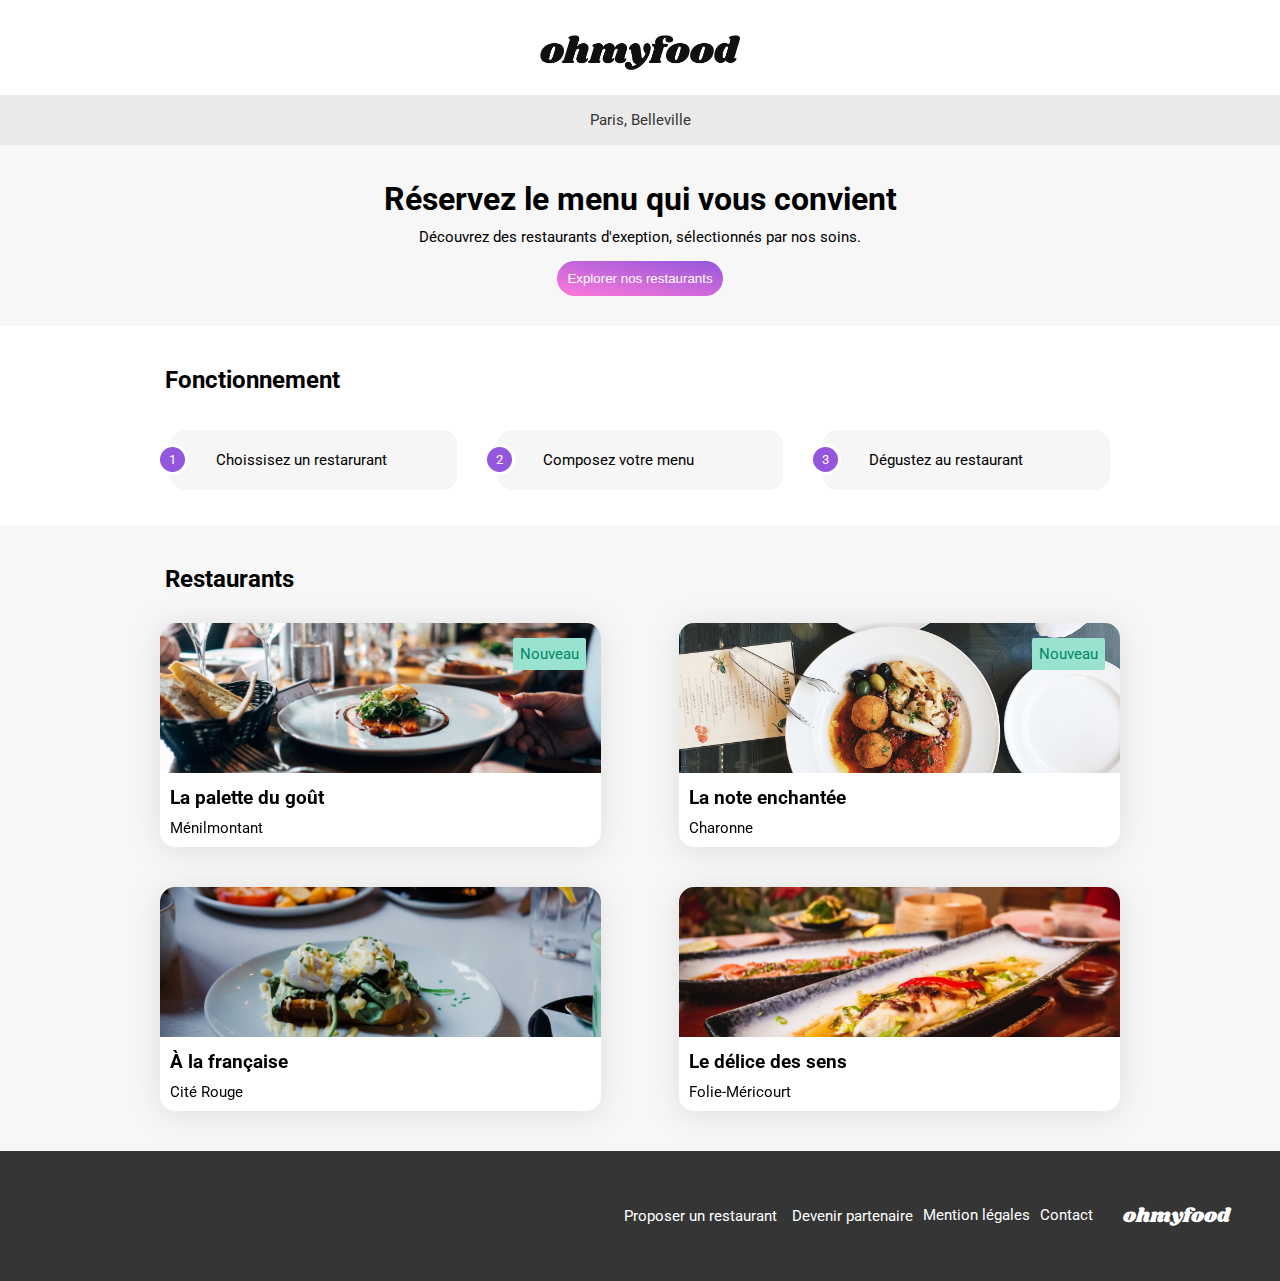
==== index.html @ 28713aef "Merge pull request #3 from Squaad6z/transition_hover" ====
<!DOCTYPE html>
<html lang="fr">

<head>
    <meta charset="UTF-8">
    <meta http-equiv="X-UA-Compatible" content="IE=edge">
    <meta name="viewport" content="width=device-width, initial-scale=1.0">
    <title>Ohmyfood</title>
    <link rel="stylesheet" type="text/css" href="css/styles.css">
    <link rel="preconnect" href="https://fonts.googleapis.com">
    <link rel="preconnect" href="https://fonts.gstatic.com" crossorigin>
    <link href="https://fonts.googleapis.com/css2?family=Shrikhand&display=swap" rel="stylesheet">
    <link rel="preconnect" href="https://fonts.googleapis.com">
    <link rel="preconnect" href="https://fonts.gstatic.com" crossorigin>
    <link rel="preconnect" href="https://fonts.googleapis.com">
    <link rel="preconnect" href="https://fonts.gstatic.com" crossorigin>
    <link href="https://fonts.googleapis.com/css2?family=Roboto&display=swap" rel="stylesheet">
    <link rel="stylesheet" href="https://cdnjs.cloudflare.com/ajax/libs/font-awesome/6.2.1/css/all.min.css"
        integrity="sha512-MV7K8+y+gLIBoVD59lQIYicR65iaqukzvf/nwasF0nqhPay5w/9lJmVM2hMDcnK1OnMGCdVK+iQrJ7lzPJQd1w=="
        crossorigin="anonymous" referrerpolicy="no-referrer" />
</head>

<body>
    <header>
        <nav class="logo_and_back">
            <img id="logo" src="images/logo/ohmyfood.png" alt="logo ohmyfood">
        </nav>
        <div class="localisation">
            <i class="fa-solid fa-location-dot"></i>
            <p>Paris, Belleville</p>
        </div>
    </header>
    <main>
        <section class="intro">
            <h1>Réservez le menu qui vous convient</h1>
            <p>Découvrez des restaurants d'exeption, sélectionnés par nos soins.</p>
            <button>Explorer nos restaurants</button>
        </section>
        <section class="fonctionnement">
            <h2>Fonctionnement</h2>
            <ol class="fonctionnement_liste">
                <li>
                    <div class="icons_fonctionnement"><i class="fa-solid fa-mobile-screen-button"></i></div><p>Choissisez
                    un restarurant</p>
                </li>
                <li>
                    <div class="icons_fonctionnement"><i class="fa-solid fa-list-ul"></i></div><p>Composez votre menu</p>
                </li>
                <li>
                    <div class="icons_fonctionnement"><i class="fa-solid fa-store"></i></div><p>Dégustez au restaurant</p>
                </li>
            </ol>
        </section>
        <section id="restaurants">
            <h2>Restaurants</h2>
            <div class="cards">
                <a href="lapalettedugout.html">
                    <article class="card la_palette_du_gout">
                        <div class="new_restaurant"><p>Nouveau</p></div>
                        <img src="images/restaurants/jay-wennington-N_Y88TWmGwA-unsplash.jpg" alt="la palette du gout">
                        <div class="card-content">
                            <div class="card-text">
                                <h3>La palette du goût</h3>
                                <p>Ménilmontant</p>
                            </div>
                            <div class="icon_card">
                                <i class="fa-regular fa-heart"></i>
                            </div>
                        </div>
                    </article>
                </a>
                <a href="lanoteenchantee.html">
                    <article class="card la_note_enchantée">
                        <div class="new_restaurant"><p>Nouveau</p></div>
                        <img src="images/restaurants/stil-u2Lp8tXIcjw-unsplash.jpg" alt="la note enchantée">
                        <div class="card-content">
                            <div class="card-text">
                                <h3>La note enchantée</h3>
                                <p>Charonne</p>
                            </div>
                            <div class="icon_card">
                                <i class="fa-regular fa-heart"></i>
                            </div>
                        </div>
                    </article>
                </a>
                <a href="alafrancaise.html">
                    <article class="card a_la_francaise">
                        <img src="images/restaurants/toa-heftiba-DQKerTsQwi0-unsplash.jpg" alt="à la française">
                        <div class="card-content">
                            <div class="card-text">
                                <h3>À la française</h3>
                                <p>Cité Rouge</p>
                            </div>
                            <div class="icon_card">
                                <i class="fa-regular fa-heart"></i>
                            </div>
                        </div>
                    </article>
                </a>
                <a href="ledelicedessens.html">
                    <article class="card le_délices_des_sens">
                        <img src="images/restaurants/louis-hansel-shotsoflouis-qNBGVyOCY8Q-unsplash.jpg"
                            alt="le délice des sens">
                        <div class="card-content">
                            <div class="card-text">
                                <h3>Le délice des sens</h3>
                                <p>Folie-Méricourt</p>
                            </div>
                            <div class="icon_card">
                                <i class="fa-regular fa-heart"></i>
                            </div>
                        </div>
                    </article>
                </a>
            </div>
        </section>
    </main>
    <footer>
        <h3>ohmyfood</h3>
        <div class="content_footer">
        <div class="footer_icons">
            <i class="fa-solid fa-utensils"></i>
            <p>Proposer un restaurant</p>
        </div>
        <div class="footer_icons">
            <i class="fa-solid fa-handshake-angle"></i>
            <p>Devenir partenaire</p>
        </div>
        <p>Mention légales</p>
        <p>Contact</p>
    </div>
    </footer>
</body>

</html>
---- css/styles.css ----
body {
    font-family: 'Roboto', sans-serif;
    margin: 0;
}

:root {
    --menu-color: #F7F7F7;
    --main-bg-color: #9356DC;
    --filter-bg-color: #FF79DA;
}

header {
  margin-top: 10px;
}

.logo_and_back{
    display: flex;
    justify-content: center;
}

#logo {
    margin: 10px;
    width: 45%;
}

.localisation{
    height: 50px;
    display: flex;
    align-items: center;
    justify-content: center;
    background-color: #EAEAEA;
    color: #353535;
    font-size:20px;
}

.intro {
    display: flex;
    flex-direction: column;
    align-items: center;
    background-color: var(--menu-color);
    padding-top: 30px;
}

.intro p, h1{
    margin: 5px;
    width: 75%;
    text-align: center;
}

.intro p {
    width: 80%;
}


p {
    font-size: 15px;
}

button{
    margin-top: 10px;
    border-radius: 20px;
    border: none;
    background: linear-gradient(190deg, #9356DC, #FF79DA);
    color: white;
    padding: 10px;
    margin-bottom: 30px;
}

button:hover {
    opacity: 0.8;
    transition: 0.5s;
    filter: drop-shadow(0px 3px 5px rgba(0, 0, 0, 0.5));
  }

.fonctionnement_liste {
    padding: 0;
    margin-bottom: 50px;
}

ol li{
    counter-increment: compteur;
  }

ol li::before{
    content: counters(compteur, "") " ";
    background-color: #9356DC;
    color: white;
    border: solid;
    position: absolute;
    left: 5px;
    border-radius: 50%;
    width: 25px;
    height: 25px;
    display: flex;
    align-items: center;
    justify-content: center;
    font-size: 13px;
}


li {
    display: flex;
    padding-left: 30px;
    margin: 20px;
    border-radius: 15px;
    height: 60px;
    align-items: center;
    background-color: #F6F6F6;
}

.icons_fonctionnement {
    padding-left: 5px;
}

#restaurants {
    padding-top: 20px;
    padding-bottom: 50px;
    background-color: var(--menu-color);
}

section h2 {
    margin-left: 15px;
    margin-bottom: 10px;
}

a {
    text-decoration: none;
    color: #000000;
    width: 100%;
}

.card {
    margin: 20px 10px;
    border-radius: 15px;
    background-color: white;
    filter: drop-shadow(0px 3px 15px rgba(0, 0, 0, 0.1));
}

.new_restaurant{
    position: absolute;
    background-color: #99E2D0;
    right: 15px;
    top: 15px;
    border-radius: 2px;
}

.new_restaurant p{
    color: #008766;
    margin: 7px;
}

.card img {
    width: 100%;
    height: 150px;
    object-fit: cover;
    border-top-right-radius: 15px;
    border-top-left-radius: 15px;
}

.card-content {
    display: flex;
    align-items: center;
}

.card-text {
    width: 70%;
}

.icon_card {
    width: 30%;
    display: flex;
    justify-content: flex-end;
}

.fa-heart {
    font-size: 20px;
    margin-right: 30px;
}

.card h3,
p {
    margin-left: 15px;
    margin: 10px;
}


footer {
    background-color: #353535;
    padding: 20px;
}

footer h3 {
    font-family: 'Shrikhand', cursive;
    color: #FFFFFF;
    font-size: 20px;
    font-weight: 400;
    margin: 0;
}

.fa-mobile-screen-button, .fa-list-ul{
    color: #7e7e7e;
}
.fa-store{
    color: #9356DC;
}
.fa-utensils {
    margin-right: 10px;
}

.fa-handshake-angle {
    margin-right: 5px;
}

.footer_icons {
    display: flex;
    align-items: center;
}

footer .fa-solid {
    color: #F7F7F7;
}

footer p {
    margin: 5px;
    margin-left: 0;
    color: #FFFFFF;
}

@media screen and (min-width: 768px) {

    section{
        padding: 0px 50px ;
    }

    #logo{
        margin: 25px;
        width: 200px;
    }

    .fonctionnement{
        padding-top: 20px;
    }

    .fonctionnement_liste{
        margin-bottom: 15px;
        width: 100%;
    }

    section ol{
        display: flex;
    }

    ol li::before{
        position:relative;
    }

    ol li::before{
        left: -13px;
    }

    li{
        padding: 0;
        width: 100%;
    }

    .cards{
        display: flex;
        width: 100%;
        flex-wrap: wrap;
        justify-content: space-between;
    }

    a{
        width: 47%;
    }

    #restaurants{
        padding-bottom: 20px;
    }

    footer{
        display: flex;
        flex-direction: row-reverse;
        padding: 50px;
    }

    footer p{
        margin-right: 10px;
    }

    .content_footer{
        display: flex;
        padding-right: 20px;
    }
}
@media screen and (min-width: 1024px) {
    
        section {
            padding: 0px 150px;
        }
    

@media screen and (min-width: 1440px) {
  
    section{
        padding: 0px 200px;
    }

    .content_footer{
        padding-right: 80px;
    }

}}
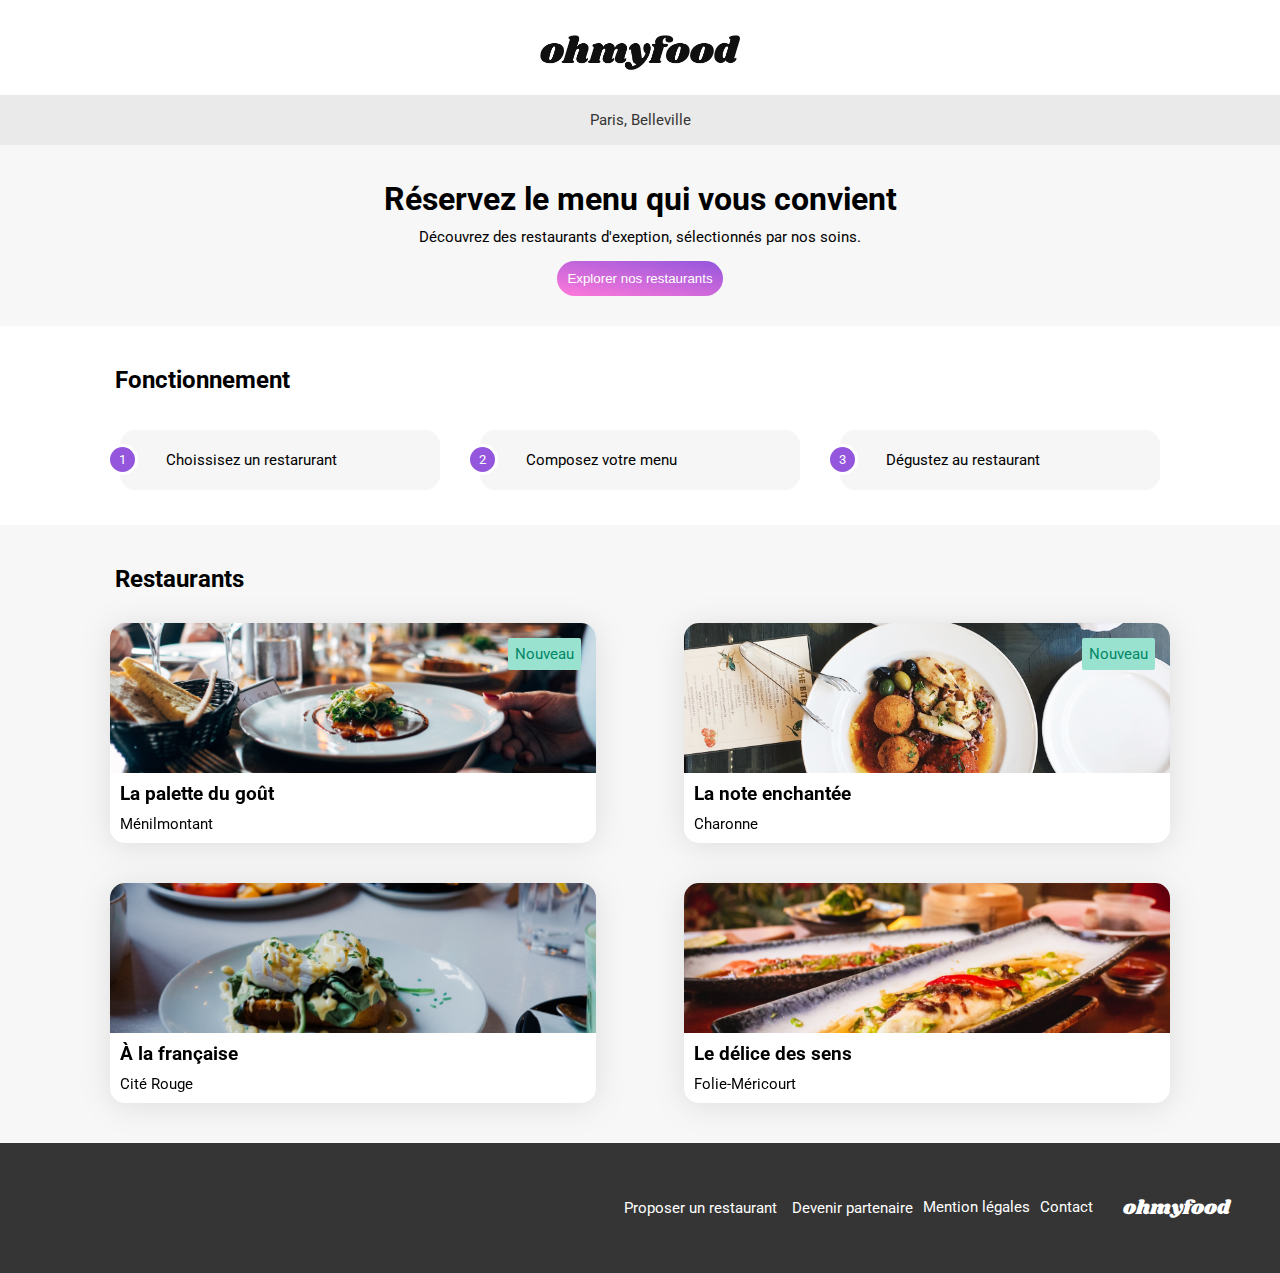
==== commit b9ba6465: "Merge pull request #4 from Squaad6z/transition_heart" ====
--- a/index.html
+++ b/index.html
@@ -40,96 +40,104 @@
             <h2>Fonctionnement</h2>
             <ol class="fonctionnement_liste">
                 <li>
-                    <div class="icons_fonctionnement"><i class="fa-solid fa-mobile-screen-button"></i></div><p>Choissisez
-                    un restarurant</p>
+                    <div class="icons_fonctionnement"><i class="fa-solid fa-mobile-screen-button"></i></div>
+                    <p>Choissisez
+                        un restarurant</p>
                 </li>
                 <li>
-                    <div class="icons_fonctionnement"><i class="fa-solid fa-list-ul"></i></div><p>Composez votre menu</p>
+                    <div class="icons_fonctionnement"><i class="fa-solid fa-list-ul"></i></div>
+                    <p>Composez votre menu</p>
                 </li>
                 <li>
-                    <div class="icons_fonctionnement"><i class="fa-solid fa-store"></i></div><p>Dégustez au restaurant</p>
+                    <div class="icons_fonctionnement"><i class="fa-solid fa-store"></i></div>
+                    <p>Dégustez au restaurant</p>
                 </li>
             </ol>
         </section>
         <section id="restaurants">
             <h2>Restaurants</h2>
             <div class="cards">
-                <a href="lapalettedugout.html">
-                    <article class="card la_palette_du_gout">
-                        <div class="new_restaurant"><p>Nouveau</p></div>
+                <article class="card la_palette_du_gout"> 
+                    <div class="card-content">
+                    <a href="lapalettedugout.html">
+                        <div class="new_restaurant">
+                            <p>Nouveau</p>
+                        </div>
                         <img src="images/restaurants/jay-wennington-N_Y88TWmGwA-unsplash.jpg" alt="la palette du gout">
-                        <div class="card-content">
                             <div class="card-text">
                                 <h3>La palette du goût</h3>
                                 <p>Ménilmontant</p>
                             </div>
-                            <div class="icon_card">
-                                <i class="fa-regular fa-heart"></i>
-                            </div>
+                    </a>
+                    <div class="icon_card">
+                        <i class="fa-solid fa-heart"></i>
+                    </div>
+            </div>
+            </article>
+                <article class="card la_note_enchantée">
+                    <div class="card-content">
+                    <a href="lanoteenchantee.html">
+                    <div class="new_restaurant">
+                        <p>Nouveau</p>
+                    </div>
+                    <img src="images/restaurants/stil-u2Lp8tXIcjw-unsplash.jpg" alt="la note enchantée">
+                        <div class="card-text">
+                            <h3>La note enchantée</h3>
+                            <p>Charonne</p>
                         </div>
-                    </article>
-                </a>
-                <a href="lanoteenchantee.html">
-                    <article class="card la_note_enchantée">
-                        <div class="new_restaurant"><p>Nouveau</p></div>
-                        <img src="images/restaurants/stil-u2Lp8tXIcjw-unsplash.jpg" alt="la note enchantée">
-                        <div class="card-content">
-                            <div class="card-text">
-                                <h3>La note enchantée</h3>
-                                <p>Charonne</p>
-                            </div>
-                            <div class="icon_card">
-                                <i class="fa-regular fa-heart"></i>
-                            </div>
+                    </a>
+                        <div class="icon_card">
+                            <i class="fa-solid fa-heart"></i>
                         </div>
-                    </article>
-                </a>
-                <a href="alafrancaise.html">
-                    <article class="card a_la_francaise">
-                        <img src="images/restaurants/toa-heftiba-DQKerTsQwi0-unsplash.jpg" alt="à la française">
-                        <div class="card-content">
-                            <div class="card-text">
-                                <h3>À la française</h3>
-                                <p>Cité Rouge</p>
-                            </div>
-                            <div class="icon_card">
-                                <i class="fa-regular fa-heart"></i>
-                            </div>
+                    </div>
+                </article>
+                <article class="card a_la_francaise">
+                    <div class="card-content">
+                    <a href="alafrancaise.html">
+                    <img src="images/restaurants/toa-heftiba-DQKerTsQwi0-unsplash.jpg" alt="à la française">
+                        <div class="card-text">
+                            <h3>À la française</h3>
+                            <p>Cité Rouge</p>
                         </div>
-                    </article>
-                </a>
-                <a href="ledelicedessens.html">
-                    <article class="card le_délices_des_sens">
-                        <img src="images/restaurants/louis-hansel-shotsoflouis-qNBGVyOCY8Q-unsplash.jpg"
-                            alt="le délice des sens">
-                        <div class="card-content">
-                            <div class="card-text">
-                                <h3>Le délice des sens</h3>
-                                <p>Folie-Méricourt</p>
-                            </div>
-                            <div class="icon_card">
-                                <i class="fa-regular fa-heart"></i>
-                            </div>
+                    </a>
+                        <div class="icon_card">
+                            <i class="fa-solid fa-heart"></i>
                         </div>
-                    </article>
-                </a>
+                    </div>
+                </article>
+                <article class="card le_délices_des_sens">
+                    <div class="card-content">
+                    <a href="ledelicedessens.html">
+                    <img src="images/restaurants/louis-hansel-shotsoflouis-qNBGVyOCY8Q-unsplash.jpg"
+                        alt="le délice des sens">
+                        <div class="card-text">
+                            <h3>Le délice des sens</h3>
+                            <p>Folie-Méricourt</p>
+                        </div>
+                    </a>
+                        <div class="icon_card">
+                            <i class="fa-solid fa-heart"></i>
+                        </div>
+                    </div>
+                </article>
+            
             </div>
         </section>
     </main>
     <footer>
         <h3>ohmyfood</h3>
         <div class="content_footer">
-        <div class="footer_icons">
-            <i class="fa-solid fa-utensils"></i>
-            <p>Proposer un restaurant</p>
+            <div class="footer_icons">
+                <i class="fa-solid fa-utensils"></i>
+                <p>Proposer un restaurant</p>
+            </div>
+            <div class="footer_icons">
+                <i class="fa-solid fa-handshake-angle"></i>
+                <p>Devenir partenaire</p>
+            </div>
+            <p>Mention légales</p>
+            <p>Contact</p>
         </div>
-        <div class="footer_icons">
-            <i class="fa-solid fa-handshake-angle"></i>
-            <p>Devenir partenaire</p>
-        </div>
-        <p>Mention légales</p>
-        <p>Contact</p>
-    </div>
     </footer>
 </body>
 
--- a/css/styles.css
+++ b/css/styles.css
@@ -124,9 +124,11 @@
 }
 
 a {
+    display: flex;
     text-decoration: none;
     color: #000000;
     width: 100%;
+    flex-direction: column;
 }
 
 .card {
@@ -159,22 +161,32 @@
 
 .card-content {
     display: flex;
-    align-items: center;
-}
-
-.card-text {
-    width: 70%;
+    flex-wrap: wrap;
+    justify-content: flex-end;
 }
 
 .icon_card {
-    width: 30%;
-    display: flex;
-    justify-content: flex-end;
+    display: flex;
+    cursor: pointer;
+    justify-content: center;
+    align-items: flex-end;
 }
 
 .fa-heart {
     font-size: 20px;
-    margin-right: 30px;
+    right: 20px;
+    bottom: 30px;
+    position: absolute;
+    transition: 500ms;
+}
+
+.fa-heart:hover{
+    color: #9356DC;  
+}
+
+.fa-heart:not(:hover){ 
+    font-weight: 100;
+    color: black;
 }
 
 .card h3,
@@ -197,6 +209,10 @@
     margin: 0;
 }
 
+footer a{
+    color: #FFFFFF;
+}
+
 .fa-mobile-screen-button, .fa-list-ul{
     color: #7e7e7e;
 }
@@ -252,9 +268,6 @@
 
     ol li::before{
         position:relative;
-    }
-
-    ol li::before{
         left: -13px;
     }
 
@@ -270,7 +283,7 @@
         justify-content: space-between;
     }
 
-    a{
+    article {
         width: 47%;
     }
 
@@ -296,7 +309,12 @@
 @media screen and (min-width: 1024px) {
     
         section {
-            padding: 0px 150px;
+            padding: 0px 100px;
+        }
+
+        .card{
+            width: 45%;
+
         }
     
 
@@ -310,4 +328,5 @@
         padding-right: 80px;
     }
 
+
 }}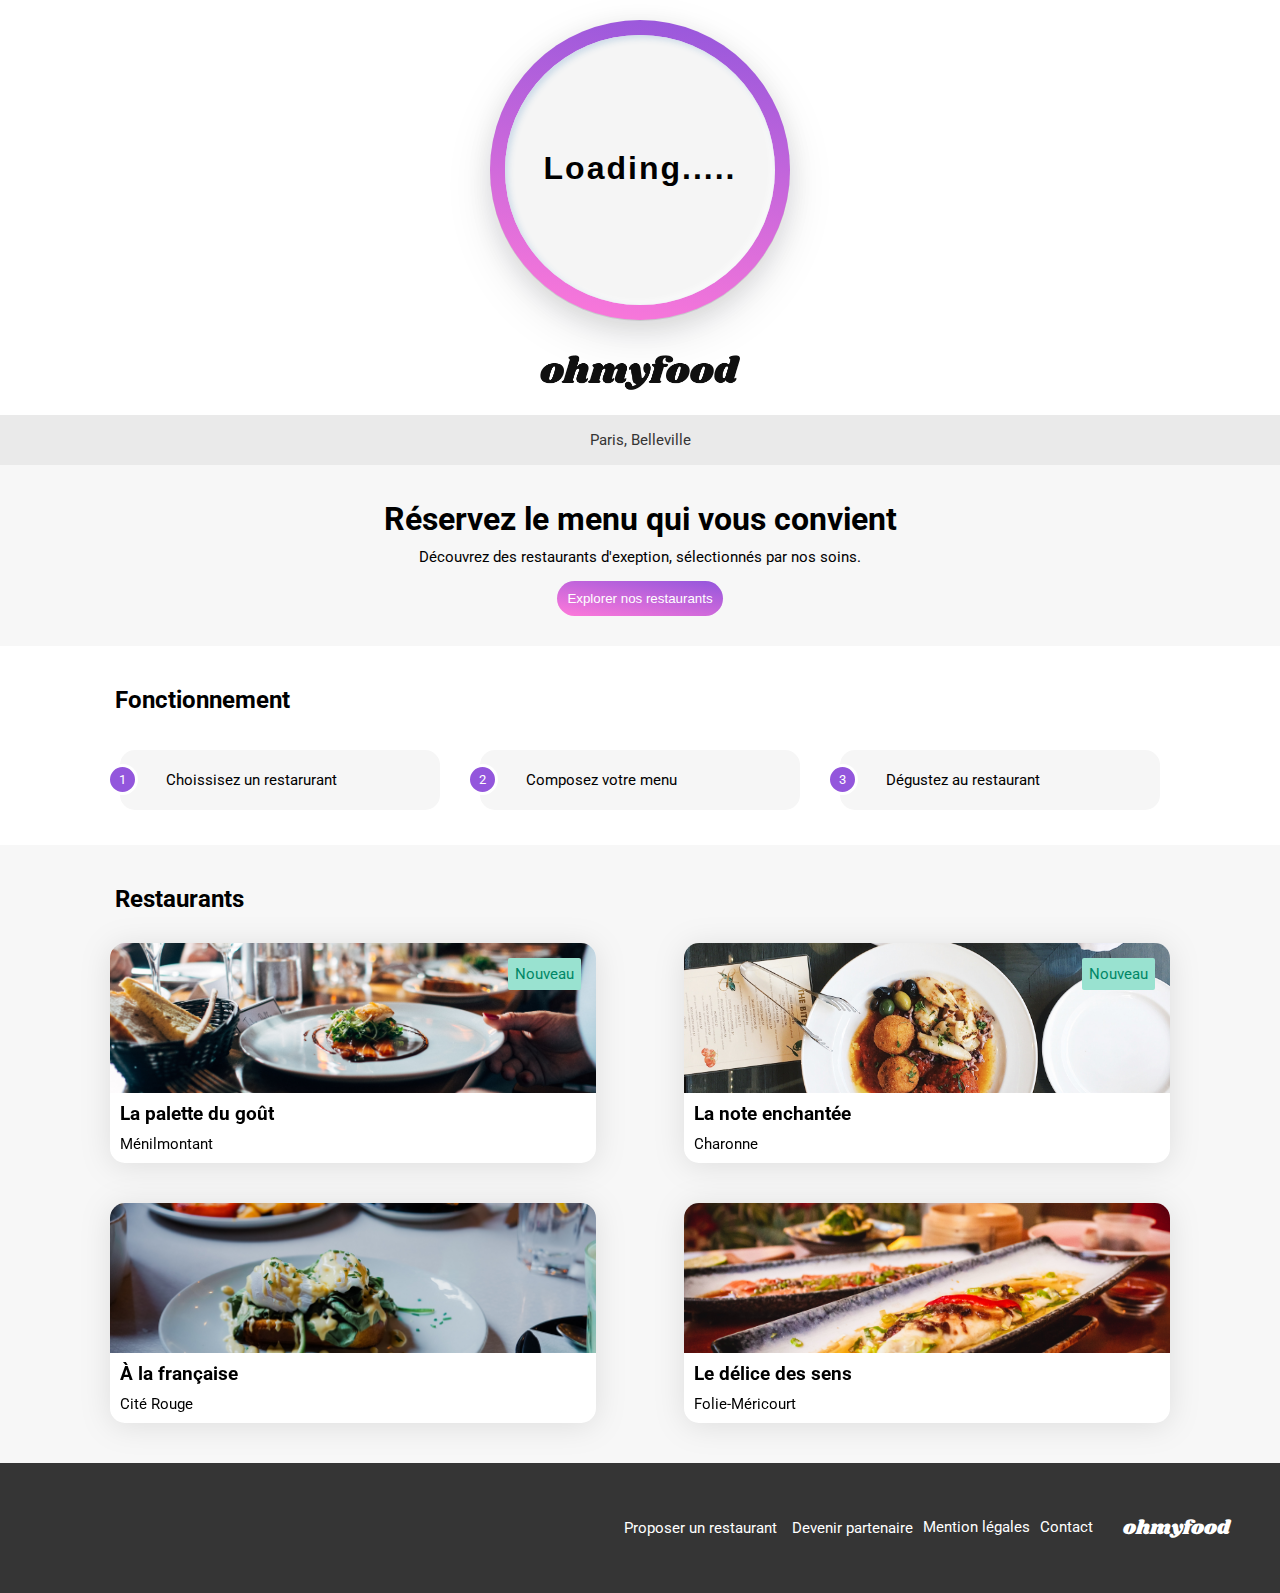
==== commit 9e22e790: "Ajout loader CSS" ====
--- a/index.html
+++ b/index.html
@@ -21,6 +21,13 @@
 </head>
 
 <body>
+    <div class="loader">
+        <div class="box-1">
+        </div>
+        <span>
+            Loading.....
+        </span>
+        </div>
     <header>
         <nav class="logo_and_back">
             <img id="logo" src="images/logo/ohmyfood.png" alt="logo ohmyfood">
@@ -136,8 +143,7 @@
                 <p>Devenir partenaire</p>
             </div>
             <p>Mention légales</p>
-            <p>Contact</p>
-        </div>
+            <p><a href="mailto:email@exemple.com?subject=Sujet du message">Contact</a></p>        </div>
     </footer>
 </body>
 
--- a/css/styles.css
+++ b/css/styles.css
@@ -1,3 +1,68 @@
+.loader {
+    position: relative;
+    display: flex;
+    justify-content: center ;
+    width: 100%;
+  }
+  
+  .box-1 {
+    display: flex;
+    justify-content: center;
+    align-items: center;
+    position: relative;
+    height: 300px;
+    width: 300px;
+    margin-top: 20px;
+    background-color: #FFFFFF;
+    background-image: linear-gradient(190deg, #9356DC, #FF79DA);
+    border-radius: 50%;
+    animation: rotate 5s linear infinite;
+    box-shadow: rgba(17, 17, 26, 0.1) 0px 1px 0px, rgba(17, 17, 26, 0.1) 0px 8px 24px, rgba(17, 17, 26, 0.1) 0px 16px 48px;
+  }
+  
+  @keyframes rotate {
+    0% {
+      transform: rotate(0deg);
+    }
+  
+    100% {
+      transform: rotate(360deg);
+    }
+  }
+  
+  .box-1::before {
+    content: '';
+    position: absolute;
+    inset: 15px;
+    background: #f5f5f5;
+    border-radius: 50%;
+    box-shadow: rgb(204, 219, 232) 3px 3px 6px 0px inset, rgba(255, 255, 255, 0.5) -3px -3px 6px 1px inset;
+  }
+  
+  .loader span {
+    text-align: center;
+    position: absolute;
+    top: 150px;
+    color: black;
+    font-family: 'Gill Sans', 'Gill Sans MT', Calibri, 'Trebuchet MS', sans-serif;
+    letter-spacing: 2px;
+    font-weight: 800;
+    font-size: 2rem;
+    animation: text-animate412 3s linear infinite;
+  }
+  
+  @keyframes text-animate412 {
+  
+    10% {
+      opacity: 0;
+    }
+  
+    100% {
+      opacity: 1;
+    }
+  }
+
+
 body {
     font-family: 'Roboto', sans-serif;
     margin: 0;
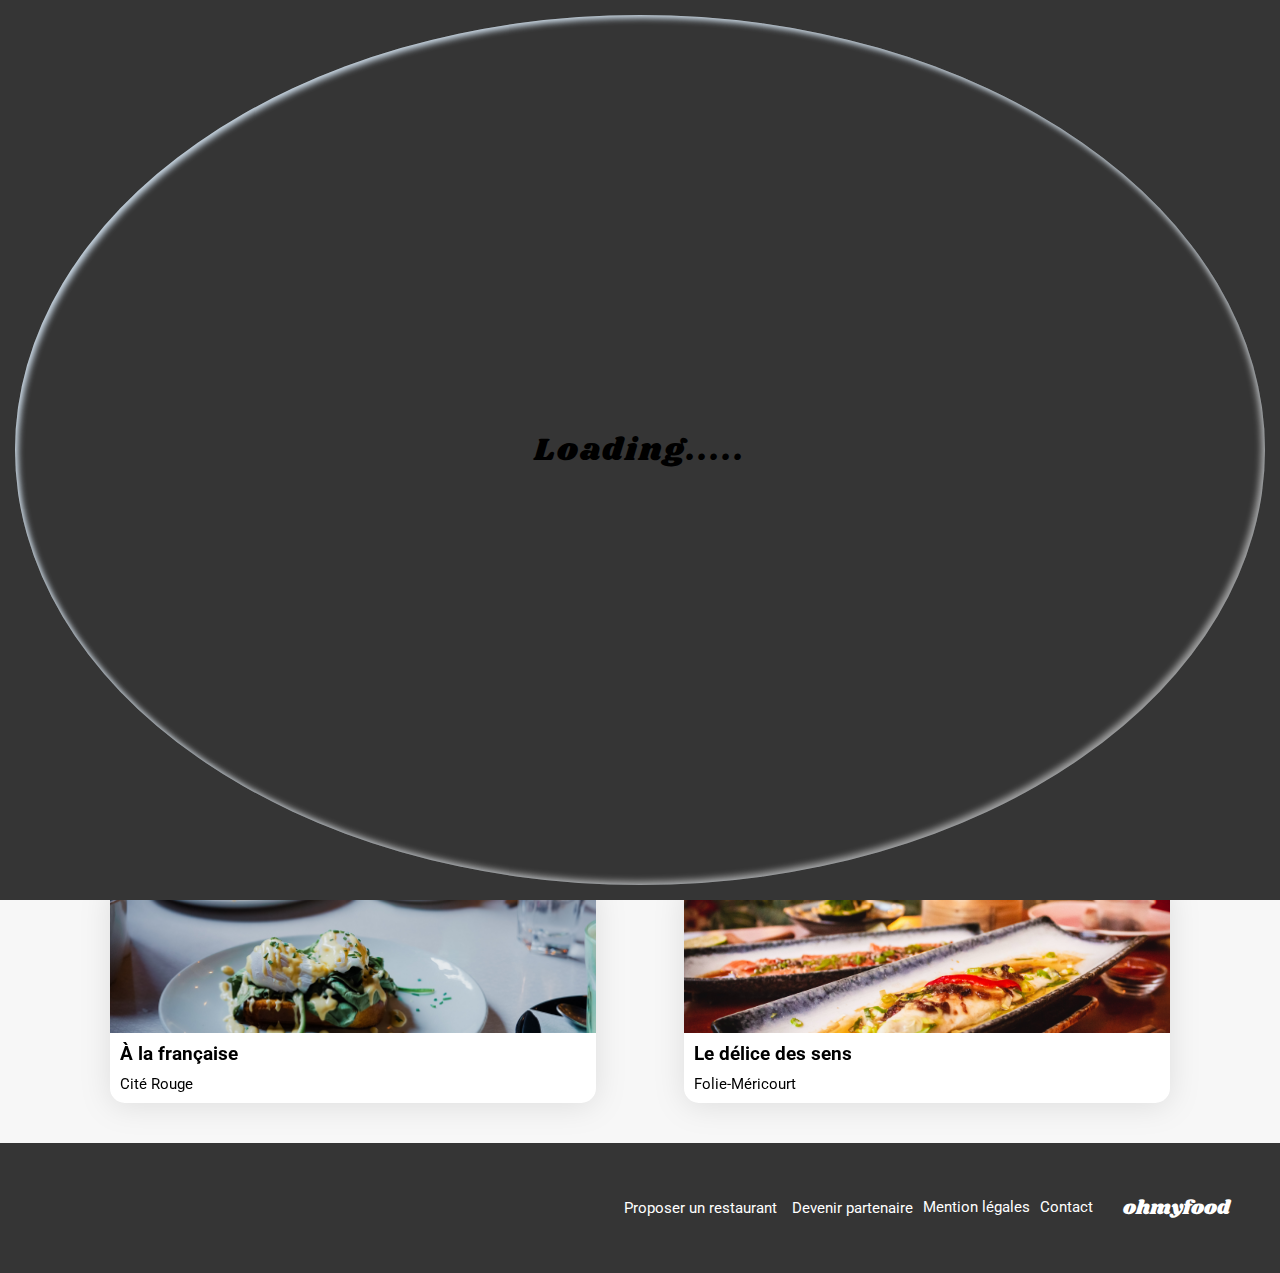
==== commit df3e7a80: "Merge pull request #8 from Squaad6z/loader" ====
--- a/index.html
+++ b/index.html
@@ -28,6 +28,7 @@
             Loading.....
         </span>
         </div>
+        <div class="content">
     <header>
         <nav class="logo_and_back">
             <img id="logo" src="images/logo/ohmyfood.png" alt="logo ohmyfood">
--- a/css/styles.css
+++ b/css/styles.css
@@ -1,19 +1,34 @@
 .loader {
-    position: relative;
-    display: flex;
-    justify-content: center ;
+    position: fixed;
+    top: 0;
+    left: 0;
+    height: 100%;
     width: 100%;
+    background-color: #353535;
+    display: flex;
+    justify-content: center;
+    align-items: center;
+    z-index: 9999; /* Pour s'assurer que le loader est au-dessus de tout le reste du contenu */
+    animation: loader 2s ease-in 3s both ;
+
+  }
+
+  @keyframes loader{
+    from{
+        opacity: 1;
+        transform: scale(1);
+    }
+    
+    to{
+        opacity: 0.9;
+        visibility: hidden;
+        transform: scale(0);
+    }
   }
   
   .box-1 {
-    display: flex;
-    justify-content: center;
-    align-items: center;
-    position: relative;
     height: 300px;
     width: 300px;
-    margin-top: 20px;
-    background-color: #FFFFFF;
     background-image: linear-gradient(190deg, #9356DC, #FF79DA);
     border-radius: 50%;
     animation: rotate 5s linear infinite;
@@ -34,19 +49,15 @@
     content: '';
     position: absolute;
     inset: 15px;
-    background: #f5f5f5;
+    background: #353535;
     border-radius: 50%;
     box-shadow: rgb(204, 219, 232) 3px 3px 6px 0px inset, rgba(255, 255, 255, 0.5) -3px -3px 6px 1px inset;
   }
   
   .loader span {
-    text-align: center;
     position: absolute;
-    top: 150px;
-    color: black;
-    font-family: 'Gill Sans', 'Gill Sans MT', Calibri, 'Trebuchet MS', sans-serif;
+    font-family: 'Shrikhand', cursive;
     letter-spacing: 2px;
-    font-weight: 800;
     font-size: 2rem;
     animation: text-animate412 3s linear infinite;
   }
@@ -54,11 +65,11 @@
   @keyframes text-animate412 {
   
     10% {
+      opacity: 1;
+    }
+  
+    100% {
       opacity: 0;
-    }
-  
-    100% {
-      opacity: 1;
     }
   }
 
@@ -242,14 +253,16 @@
     right: 20px;
     bottom: 30px;
     position: absolute;
-    transition: 500ms;
-}
-
-.fa-heart:hover{
-    color: #9356DC;  
-}
-
-.fa-heart:not(:hover){ 
+}
+
+.fa-heart:hover {
+    background: linear-gradient(to bottom, #9356DC, #FF79CD);
+    background-clip: text;
+    -webkit-background-clip: text;
+    -webkit-text-fill-color: transparent;
+}
+
+.fa-heart:not(:hover) {
     font-weight: 100;
     color: black;
 }
@@ -339,6 +352,7 @@
     li{
         padding: 0;
         width: 100%;
+        margin: 5px;
     }
 
     .cards{
@@ -381,6 +395,10 @@
             width: 45%;
 
         }
+
+        li{
+            margin: 20px;
+        }
     
 
 @media screen and (min-width: 1440px) {
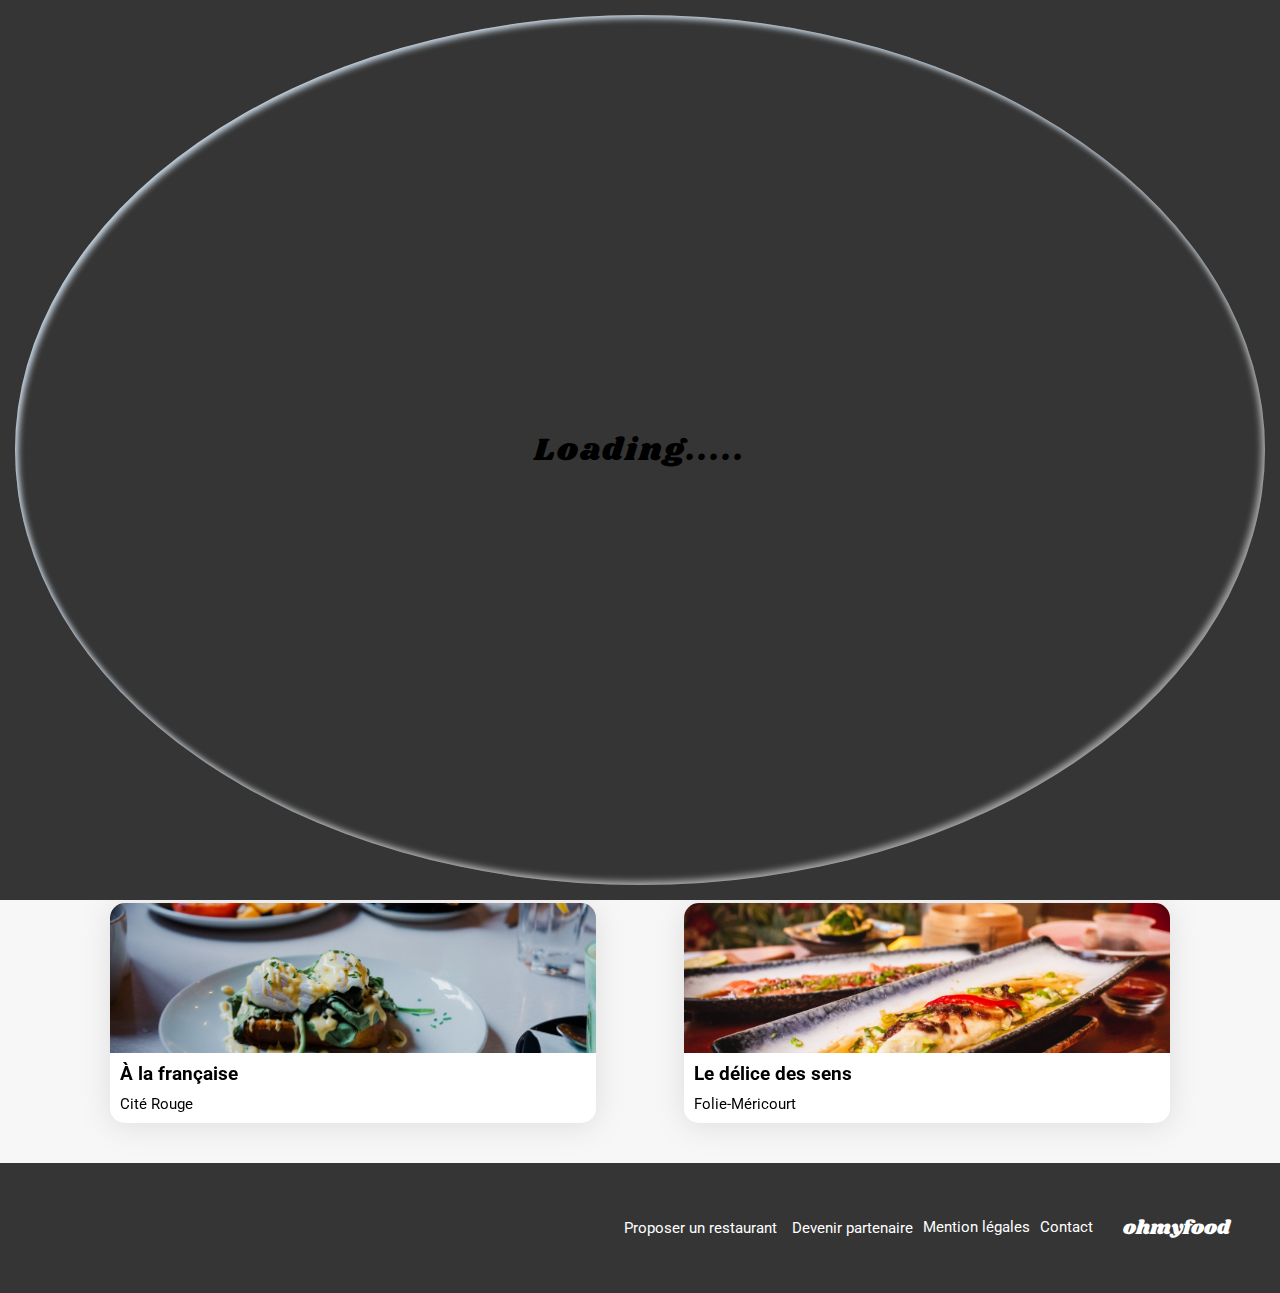
==== commit d0d3a92b: "Modification faute 'exception'" ====
--- a/index.html
+++ b/index.html
@@ -17,7 +17,7 @@
     <link href="https://fonts.googleapis.com/css2?family=Roboto&display=swap" rel="stylesheet">
     <link rel="stylesheet" href="https://cdnjs.cloudflare.com/ajax/libs/font-awesome/6.2.1/css/all.min.css"
         integrity="sha512-MV7K8+y+gLIBoVD59lQIYicR65iaqukzvf/nwasF0nqhPay5w/9lJmVM2hMDcnK1OnMGCdVK+iQrJ7lzPJQd1w=="
-        crossorigin="anonymous" referrerpolicy="no-referrer" />
+        crossorigin="anonymous" referrerpolicy="no-referrer">
 </head>
 
 <body>
@@ -41,7 +41,7 @@
     <main>
         <section class="intro">
             <h1>Réservez le menu qui vous convient</h1>
-            <p>Découvrez des restaurants d'exeption, sélectionnés par nos soins.</p>
+            <p>Découvrez des restaurants d'exception, sélectionnés par nos soins.</p>
             <button>Explorer nos restaurants</button>
         </section>
         <section class="fonctionnement">
@@ -144,8 +144,10 @@
                 <p>Devenir partenaire</p>
             </div>
             <p>Mention légales</p>
-            <p><a href="mailto:email@exemple.com?subject=Sujet du message">Contact</a></p>        </div>
+            <p><a href="mailto:email@exemple.com?subject=Sujetdumessage">Contact</a></p>        </div>
     </footer>
+        </div>
 </body>
 
+
 </html>--- a/css/styles.css
+++ b/css/styles.css
@@ -1,3 +1,4 @@
+/* loader */
 .loader {
     position: fixed;
     top: 0;
@@ -8,17 +9,18 @@
     display: flex;
     justify-content: center;
     align-items: center;
-    z-index: 9999; /* Pour s'assurer que le loader est au-dessus de tout le reste du contenu */
-    animation: loader 2s ease-in 3s both ;
-
-  }
-
+    /* au-dessus de tout le reste du contenu */
+    z-index: 9999;
+    /* rendre le loader progressivement invisible */
+    animation: loader 2s ease-in 1s both ;
+}
+
+/* Keyframes pour l'animation du loader */
   @keyframes loader{
     from{
         opacity: 1;
         transform: scale(1);
     }
-    
     to{
         opacity: 0.9;
         visibility: hidden;
@@ -26,54 +28,61 @@
     }
   }
   
+/* boîte du loader */
   .box-1 {
     height: 300px;
     width: 300px;
+    border-radius: 50%;
     background-image: linear-gradient(190deg, #9356DC, #FF79DA);
-    border-radius: 50%;
+    /* Ombre pour donner de la profondeur */
+    box-shadow: rgba(17, 17, 26, 0.1) 0px 1px 0px, rgba(17, 17, 26, 0.1) 0px 8px 24px, rgba(17, 17, 26, 0.1) 0px 16px 48px;
+    /* rotation continue */
     animation: rotate 5s linear infinite;
-    box-shadow: rgba(17, 17, 26, 0.1) 0px 1px 0px, rgba(17, 17, 26, 0.1) 0px 8px 24px, rgba(17, 17, 26, 0.1) 0px 16px 48px;
-  }
-  
+  }
+  
+/* Keyframes pour l'animation de rotation */
   @keyframes rotate {
     0% {
       transform: rotate(0deg);
     }
-  
     100% {
       transform: rotate(360deg);
     }
   }
   
+/* Pseudo-élément pour ajouter un fond intérieur à la boîte */
   .box-1::before {
     content: '';
     position: absolute;
     inset: 15px;
+    /* Fond noir pour le contraste */
     background: #353535;
     border-radius: 50%;
     box-shadow: rgb(204, 219, 232) 3px 3px 6px 0px inset, rgba(255, 255, 255, 0.5) -3px -3px 6px 1px inset;
   }
   
+/* texte loader */
   .loader span {
     position: absolute;
     font-family: 'Shrikhand', cursive;
     letter-spacing: 2px;
     font-size: 2rem;
+    /* Animation pour faire clignoter le texte */
     animation: text-animate412 3s linear infinite;
   }
-  
+
+/* Keyframes pour l'animation du texte */ 
   @keyframes text-animate412 {
   
     10% {
       opacity: 1;
     }
-  
     100% {
       opacity: 0;
     }
   }
 
-
+/* body */
 body {
     font-family: 'Roboto', sans-serif;
     margin: 0;
@@ -85,6 +94,7 @@
     --filter-bg-color: #FF79DA;
 }
 
+/*header*/
 header {
   margin-top: 10px;
 }
@@ -109,6 +119,7 @@
     font-size:20px;
 }
 
+/* section intro */
 .intro {
     display: flex;
     flex-direction: column;
@@ -148,6 +159,7 @@
     filter: drop-shadow(0px 3px 5px rgba(0, 0, 0, 0.5));
   }
 
+/* section fonctionnement */
 .fonctionnement_liste {
     padding: 0;
     margin-bottom: 50px;
@@ -188,6 +200,15 @@
     padding-left: 5px;
 }
 
+/* icons liste */
+.fa-mobile-screen-button, .fa-list-ul{
+    color: #7e7e7e;
+}
+.fa-store{
+    color: #9356DC;
+}
+
+/* section restaurants */
 #restaurants {
     padding-top: 20px;
     padding-bottom: 50px;
@@ -208,6 +229,7 @@
 }
 
 .card {
+    position: relative;
     margin: 20px 10px;
     border-radius: 15px;
     background-color: white;
@@ -220,6 +242,7 @@
     right: 15px;
     top: 15px;
     border-radius: 2px;
+    z-index: 1;
 }
 
 .new_restaurant p{
@@ -228,27 +251,21 @@
 }
 
 .card img {
-    width: 100%;
+    position: relative;
     height: 150px;
     object-fit: cover;
     border-top-right-radius: 15px;
     border-top-left-radius: 15px;
 }
 
-.card-content {
-    display: flex;
-    flex-wrap: wrap;
-    justify-content: flex-end;
-}
-
-.icon_card {
-    display: flex;
+.card h3,
+p {
+    margin-left: 15px;
+    margin: 10px;
+}
+
+.fa-heart {
     cursor: pointer;
-    justify-content: center;
-    align-items: flex-end;
-}
-
-.fa-heart {
     font-size: 20px;
     right: 20px;
     bottom: 30px;
@@ -267,13 +284,9 @@
     color: black;
 }
 
-.card h3,
-p {
-    margin-left: 15px;
-    margin: 10px;
-}
-
-
+
+
+/* footer */
 footer {
     background-color: #353535;
     padding: 20px;
@@ -291,39 +304,37 @@
     color: #FFFFFF;
 }
 
-.fa-mobile-screen-button, .fa-list-ul{
-    color: #7e7e7e;
-}
-.fa-store{
-    color: #9356DC;
-}
-.fa-utensils {
-    margin-right: 10px;
-}
-
-.fa-handshake-angle {
-    margin-right: 5px;
-}
-
-.footer_icons {
-    display: flex;
-    align-items: center;
-}
-
-footer .fa-solid {
-    color: #F7F7F7;
-}
-
 footer p {
     margin: 5px;
     margin-left: 0;
     color: #FFFFFF;
 }
 
+/* icons footer */
+.fa-utensils {
+    margin-right: 10px;
+}
+
+.fa-handshake-angle {
+    margin-right: 5px;
+}
+
+.footer_icons {
+    display: flex;
+    align-items: center;
+}
+
+footer .fa-solid {
+    color: #F7F7F7;
+}
+
+
+
+/* responsive tablette */
 @media screen and (min-width: 768px) {
 
     section{
-        padding: 0px 50px ;
+        padding: 0px 30px ;
     }
 
     #logo{
@@ -352,18 +363,17 @@
     li{
         padding: 0;
         width: 100%;
-        margin: 5px;
+        margin: 10px;
     }
 
     .cards{
         display: flex;
-        width: 100%;
         flex-wrap: wrap;
         justify-content: space-between;
     }
 
     article {
-        width: 47%;
+        width: 45%;
     }
 
     #restaurants{
@@ -385,22 +395,20 @@
         padding-right: 20px;
     }
 }
+
+/* responsive pc */
 @media screen and (min-width: 1024px) {
     
         section {
             padding: 0px 100px;
         }
 
-        .card{
-            width: 45%;
-
+        li{
+            margin: 30px;
         }
-
-        li{
-            margin: 20px;
-        }
+    }
     
-
+/* responsive pc large */
 @media screen and (min-width: 1440px) {
   
     section{
@@ -410,6 +418,4 @@
     .content_footer{
         padding-right: 80px;
     }
-
-
-}}+}
